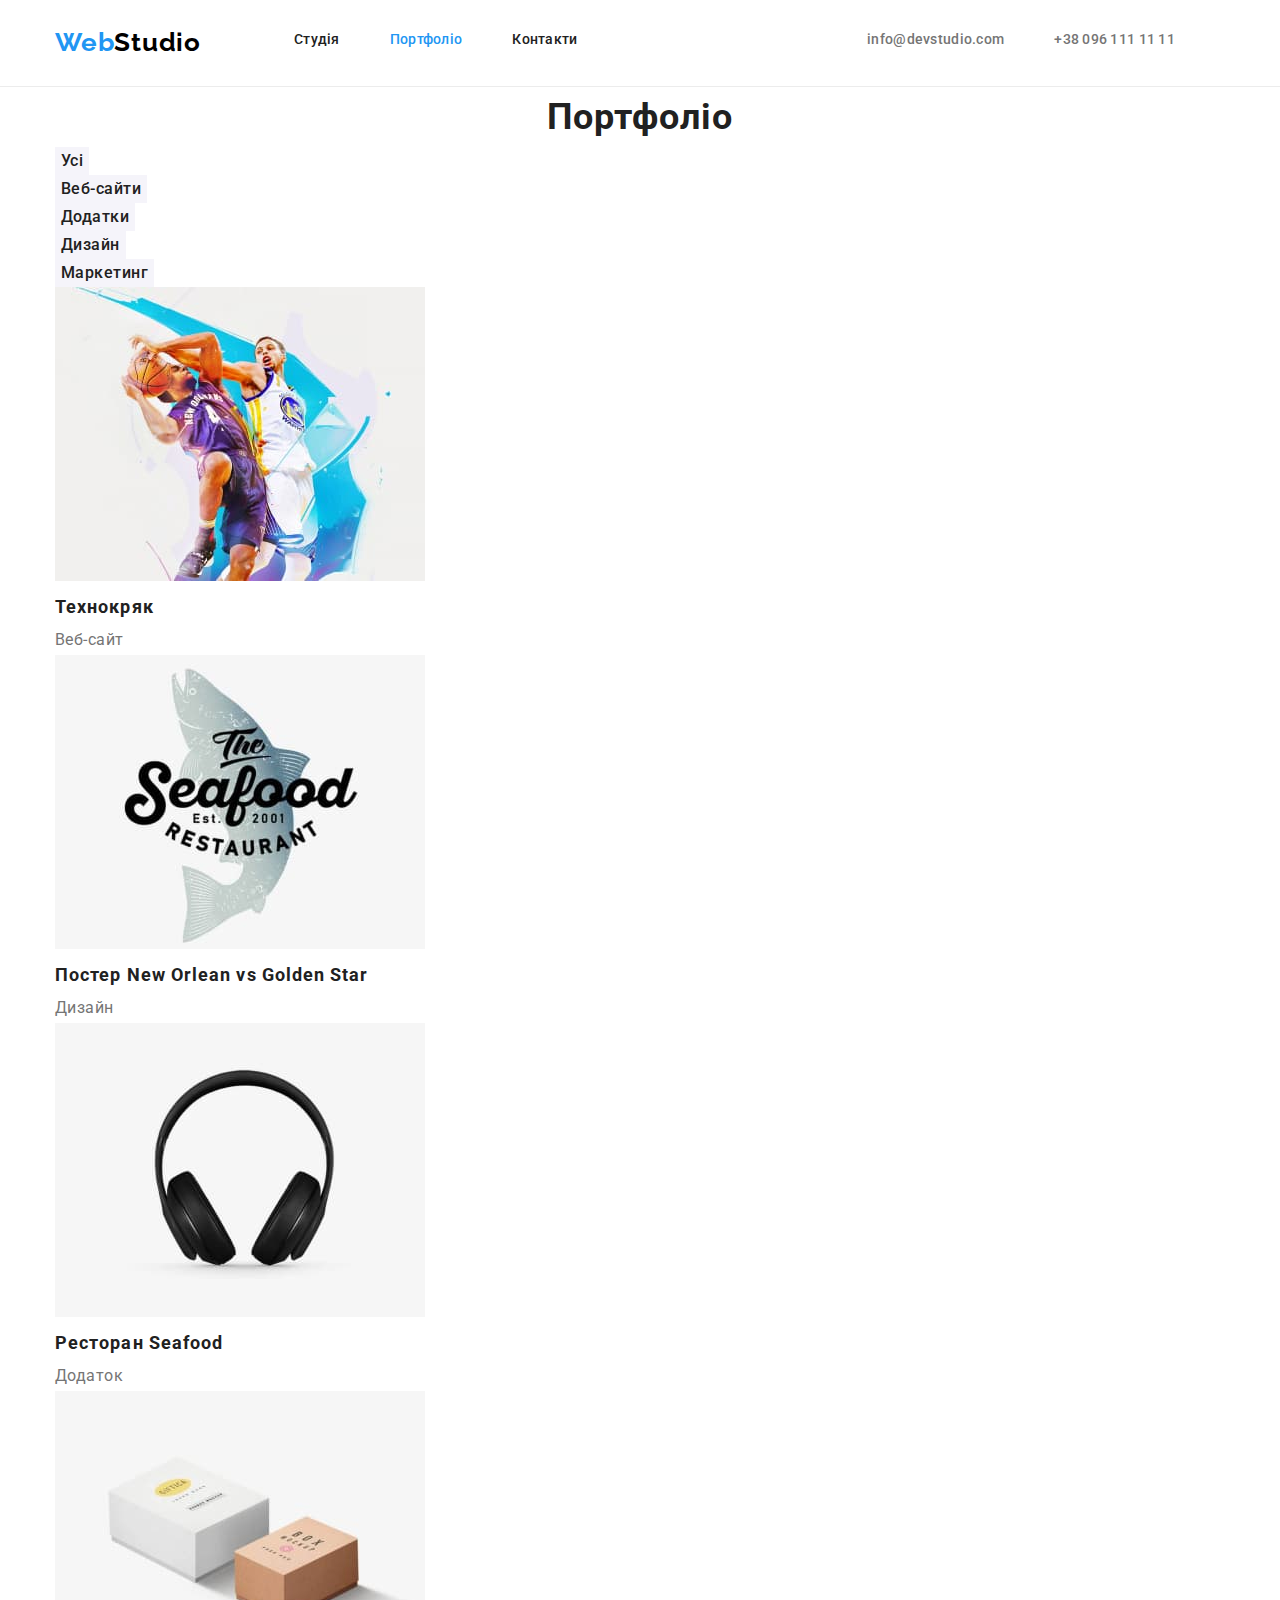
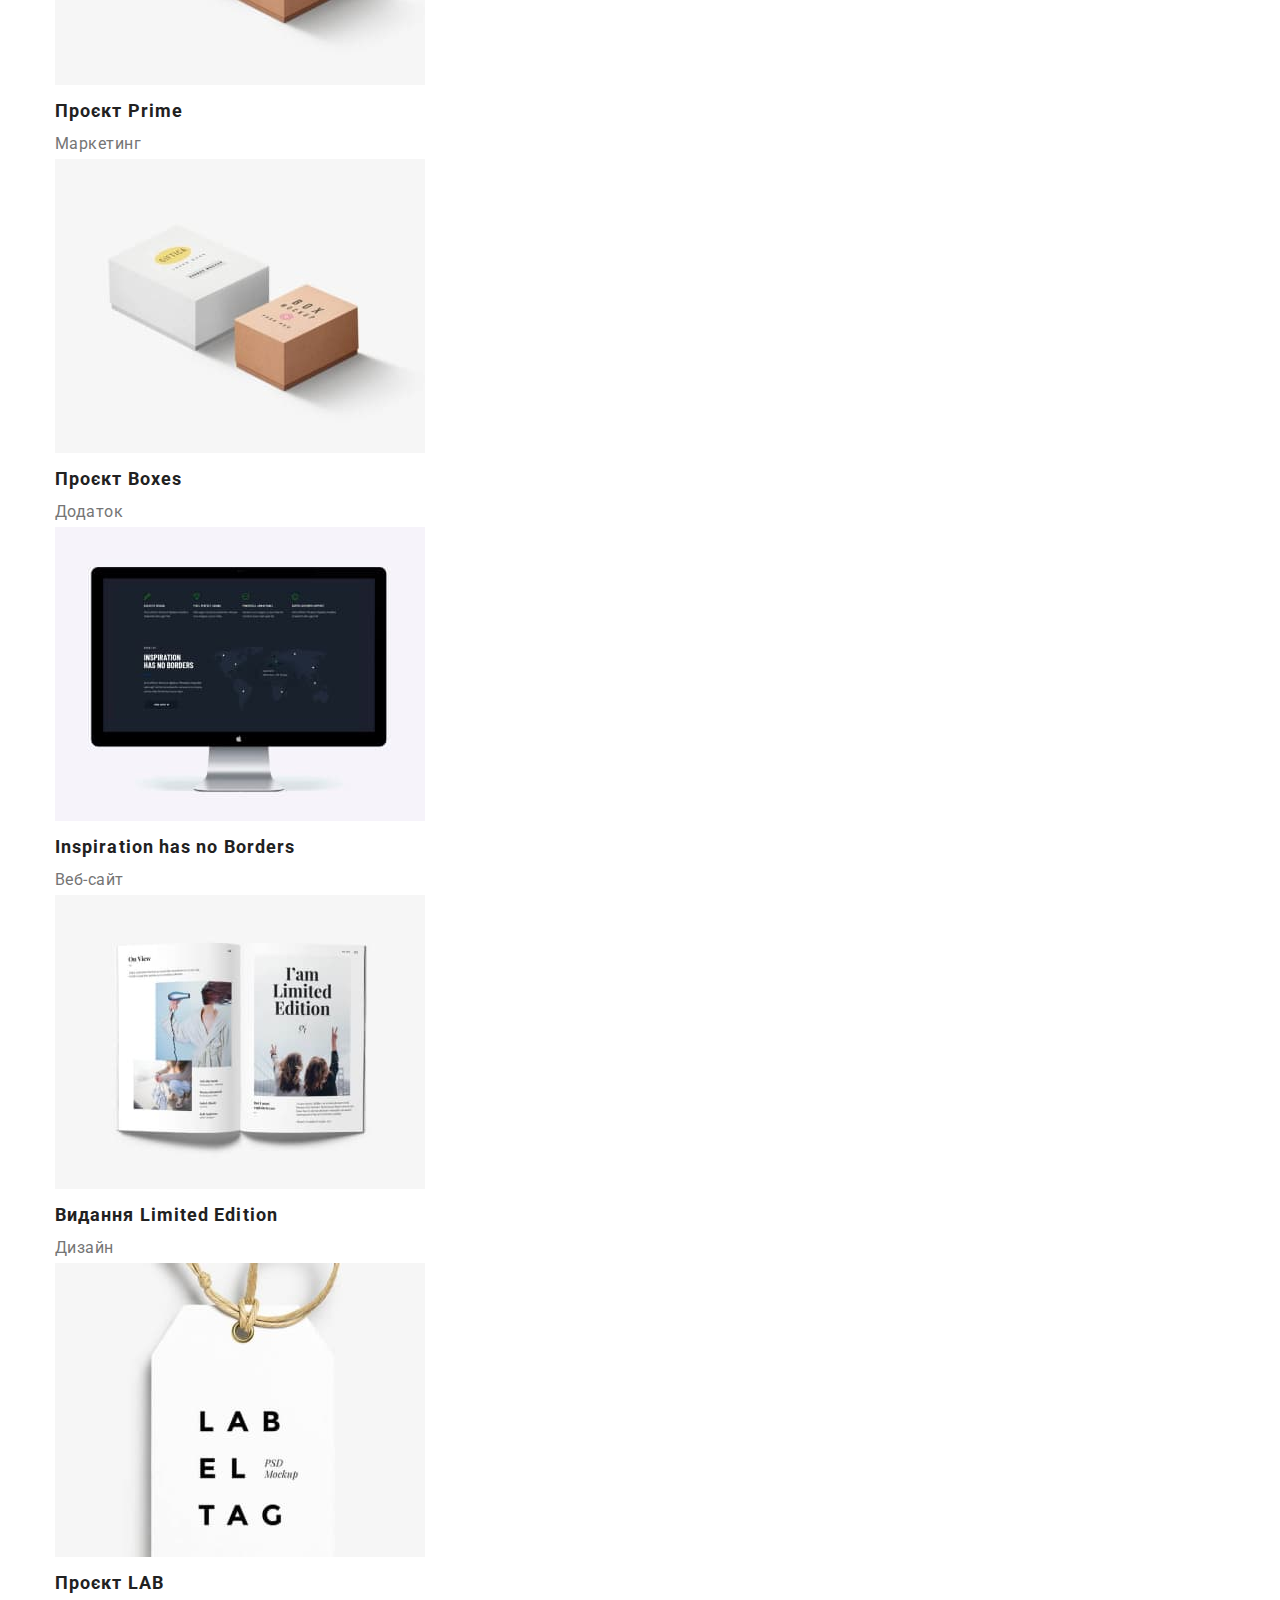
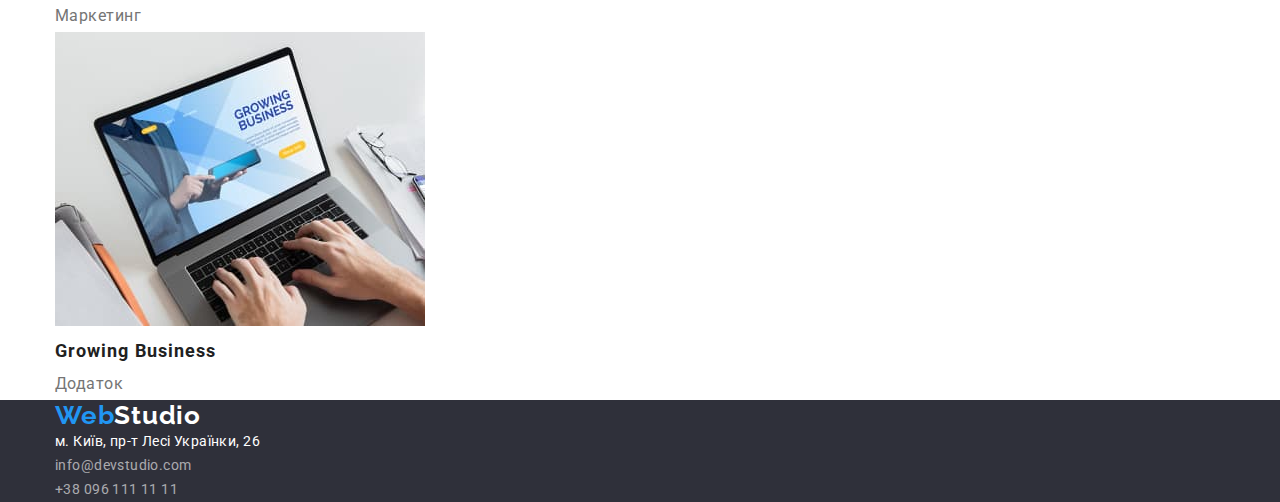
==== portfolio.html @ 76e6c745 "made header" ====
<!DOCTYPE html>
<html lang="en">
  <head>
    <meta charset="UTF-8" />
    <meta http-equiv="X-UA-Compatible" content="IE=edge" />
    <meta name="viewport" content="width=device-width, initial-scale=1.0" />
    <link rel="preconnect" href="https://fonts.googleapis.com" />
    <link rel="preconnect" href="https://fonts.gstatic.com" crossorigin />
    <link
      href="https://fonts.googleapis.com/css2?family=Raleway:wght@700&family=Roboto:wght@400;500;700;900&display=swap"
      rel="stylesheet"
    />
    <link
      rel="stylesheet"
      href="https://cdnjs.cloudflare.com/ajax/libs/modern-normalize/1.1.0/modern-normalize.min.css"
    />
    <link rel="stylesheet" href="./css/styles.css" />
    <title>Портфоліо</title>
  </head>
  <body>
    <header class="header-section">
      <div class="container flex-container">
        <a class="logo" href="./index.html"><span>Web</span>Studio</a>
        <nav>
          <ul class="site-nav list flex-container">
            <li><a class="link" href="./index.html">Студія</a></li>
            <li><a class="link current-page" href="./portfolio.html">Портфоліо</a></li>
            <li><a class="link" href="">Контакти</a></li>
          </ul>
        </nav>

        <ul class="contact-list list flex-container">
          <li><a class="link" href="mailto:info@devstudio.com">info@devstudio.com</a></li>
          <li><a class="link" href="tel:+380961111111">+38 096 111 11 11</a></li>
        </ul>
      </div>
    </header>
    <main>
      <div class="container">
        <section class="portfolio-section">
          <h1 class="section-title title">Портфоліо</h1>
          <ul class="buttons-switches list">
            <li><button class="buttons-switches-item" type="button">Усі</button></li>
            <li><button class="buttons-switches-item" type="button">Веб-сайти</button></li>
            <li><button class="buttons-switches-item" type="button">Додатки</button></li>
            <li><button class="buttons-switches-item" type="button">Дизайн</button></li>
            <li><button class="buttons-switches-item" type="button">Маркетинг</button></li>
          </ul>

          <ul class="portfolio-list list">
            <li class="portfolio-item">
              <a href="">
                <img src="./images/portfolio2.jpg" alt="Фото Ольги Рєпіноъ" width="370" />
                <h2 class="portfolio-item-name">Технокряк</h2>
                <p class="portfolio-item-description">Веб-сайт</p>
              </a>
            </li>
            <li class="portfolio-item">
              <a href="">
                <img src="./images/portfolio3.jpg" alt="Фото Миколи Тарасова" width="370" />
                <h2 class="portfolio-item-name">Постер New Orlean vs Golden Star</h2>
                <p class="portfolio-item-description">Дизайн</p>
              </a>
            </li>
            <li class="portfolio-item">
              <a href="">
                <img src="./images/portfolio4.jpg" alt="Фото Михайла Єрмакова" width="370" />
                <h2 class="portfolio-item-name">Ресторан Seafood</h2>
                <p class="portfolio-item-description">Додаток</p>
              </a>
            </li>
            <li class="portfolio-item">
              <a href="">
                <img src="./images/portfolio5.jpg" alt="Фото Ігоря Дем'яненко" width="370" />
                <h2 class="portfolio-item-name">Проєкт Prime</h2>
                <p class="portfolio-item-description">Маркетинг</p>
              </a>
            </li>
            <li class="portfolio-item">
              <a href="">
                <img src="./images/portfolio5.jpg" alt="Фото Ігоря Дем'яненко" width="370" />
                <h2 class="portfolio-item-name">Проєкт Boxes</h2>
                <p class="portfolio-item-description">Додаток</p>
              </a>
            </li>
            <li class="portfolio-item">
              <a href="">
                <img src="./images/portfolio6.jpg" alt="Фото Ольги Рєпіноъ" width="370" />
                <h2 class="portfolio-item-name" class="portfolio-item-name" lang="en">
                  Inspiration has no Borders
                </h2>
                <p class="portfolio-item-description">Веб-сайт</p>
              </a>
            </li>
            <li class="portfolio-item">
              <a href="">
                <img src="./images/portfolio7.jpg" alt="Фото Миколи Тарасова" width="370" />
                <h2 class="portfolio-item-name">Видання Limited Edition</h2>
                <p class="portfolio-item-description">Дизайн</p>
              </a>
            </li>
            <li class="portfolio-item">
              <a href="">
                <img src="./images/portfolio8.jpg" alt="Фото Михайла Єрмакова" width="370" />
                <h2 class="portfolio-item-name">Проєкт LAB</h2>
                <p class="portfolio-item-description">Маркетинг</p>
              </a>
            </li>
            <li class="portfolio-item">
              <a href="">
                <img src="./images/portfolio9.jpg" alt="Фото Михайла Єрмакова" width="370" />
                <h2 class="portfolio-item-name">Growing Business</h2>
                <p class="portfolio-item-description">Додаток</p>
              </a>
            </li>
          </ul>
        </section>
      </div>
    </main>
    <footer class="footer-section">
      <div class="container">
        <a class="logo bottom-logo" href="./index.html"><span>Web</span>Studio</a>
        <address>
          <ul class="contacts-list list">
            <li>
              <a
                class="location"
                href="https://goo.gl/maps/dQAe8nqUbJTvhjw89"
                target="_blank"
                rel="noreferrer noopener"
              >
                м. Київ, пр-т Лесі Українки, 26
              </a>
            </li>
            <li><a class="mail" href="mailto:info@devstudio.com">info@devstudio.com</a></li>
            <li><a class="tel" href="tel:+380961111111">+38 096 111 11 11</a></li>
          </ul>
        </address>
      </div>
    </footer>
  </body>
</html>
---- css/styles.css ----
:root {
  /* текст, фон, виділення */
  --hero-title-color: #ffffff;
  --primary-bg-color: #ffffff;
  --button-bg-color: #f5f4fa;
  --section-color2: #f5f4fa;
  --prymary-border-color: #ececec;
  --primary-text-color: #757575;
  --section-color: #2f303a;
  --button-color: #212121;
  --title-color: #212121;
  --logo-color: #000000;
  --accent-color: #2196f3;
}
html {
  box-sizing: border-box;
}
*,
*::after,
*::before {
  box-sizing: inherit;
}

h1,
h2,
h3,
h4,
h5,
h6,
p,
ul,
li {
  margin: 0;
  padding: 0;
  border: 0;
  outline: 0;
  font-weight: inherit;
  font-style: inherit;
  font-size: 100%;
  font-family: inherit;
  vertical-align: baseline;
}

/* common styles */

body {
  font-family: Roboto, sans-serif;
  font-size: 14px;
  color: var(--primary-text-color);
  line-height: 1.71;
  background-color: var(--primary-bg-color);
}

button {
  display: inline-block;

  font-family: inherit;
  border: none;
  text-decoration: none;
}

.container {
  width: 1200px;
  margin-left: auto;
  margin-right: auto;
  padding-left: 15px;
  padding-right: 15px;
}

.flex-container {
  display: flex;
}

.list {
  list-style: none;
}

.title {
  color: var(--title-color);
  font-weight: 700;
}

.section-title {
  font-size: 36px;
  letter-spacing: 0.03em;
  line-height: 1.67;
  text-align: center;
}

/* header */

.header-section {
  padding-top: 25px;
  padding-bottom: 25px;
  border-bottom: 1px solid var(--prymary-border-color);
}

.site-nav > li .current-page {
  color: var(--accent-color);
}

.logo {
  display: flex;
  margin-right: 93px;

  font-family: Raleway, sans-serif;
  font-size: 26px;
  font-weight: 700;
  letter-spacing: 0.03em;
  color: var(--logo-color);
  line-height: 1.38;
  text-decoration: none;
}

.logo span {
  color: var(--accent-color);
}

.header-section .link {
  display: block;
  padding-bottom: 7px;
  padding-top: 7px;

  font-weight: 500;
  line-height: 1.14;
  letter-spacing: 0.02em;
  text-decoration: none;
}

.header-section .link:hover,
.header-section .link:focus {
  color: var(--accent-color);
}

.site-nav .link {
  color: var(--title-color);
}

.site-nav .link:not(last-child),
.contact-list .link:not(last-child) {
  margin-right: 50px;
}

.contact-list {
  margin-left: auto;
}

.contact-list .link {
  color: var(--primary-text-color);
}

/* hero-section */

.hero-title {
  color: var(--hero-title-color);
  font-weight: 900;
  font-size: 44px;
  line-height: 1.36;
  text-align: center;
  text-transform: uppercase;
  letter-spacing: 0.06em;
}

.hero-section,
.footer-section {
  background-color: var(--section-color);
}

.hero-button {
  background-color: var(--accent-color);
  color: var(--hero-title-color);
  font-weight: 700;
  font-size: 16px;
  line-height: 1.88;
  letter-spacing: 0.06em;
}

/* advantages-section */

.advantages-item {
  font-size: 14px;
  letter-spacing: 0.03em;
  line-height: 1.14;
  text-transform: uppercase;
}

.advantages-list p {
  letter-spacing: 0.03em;
}

/* team-section */

.team-section {
  background-color: var(--section-color2);
}

.team-item > h3,
.team-item > p {
  font-size: 16px;
  letter-spacing: 0.03em;
  line-height: 1.19;
  text-align: center;
}

.team-item > h3 {
  color: var(--title-color);
  font-weight: 500;
}

/* footer */

.bottom-logo {
  color: var(--hero-title-color);
  line-height: 1.19;
}

.contacts-list a {
  font-style: normal;
  letter-spacing: 0.03em;
  line-height: 1.71;
  text-decoration: none;
}

.location {
  color: var(--hero-title-color);
}

.mail,
.tel {
  color: rgba(255, 255, 255, 0.6);
}

/* portfolio-page */
/* portfolio-section */

.buttons-switches .buttons-switches-item {
  font-weight: 500;
  font-size: 16px;
  letter-spacing: 0.03em;
  line-height: 1.63;
  text-align: center;
  color: var(--button-color);
  background-color: var(--button-bg-color);
  cursor: pointer;
}

.buttons-switches .buttons-switches-item:hover,
.buttons-switches .buttons-switches-item:focus {
  color: var(--hero-title-color);
  background-color: var(--accent-color);
}

.portfolio-item > a {
  text-decoration: none;
}

.portfolio-item .portfolio-item-name {
  font-weight: 700;
  font-size: 18px;
  line-height: 2;
  letter-spacing: 0.06em;
  color: var(--title-color);
}

.portfolio-item .portfolio-item-description {
  font-size: 16px;
  letter-spacing: 0.03em;
  line-height: 1.88;
  color: var(--primary-text-color);
}
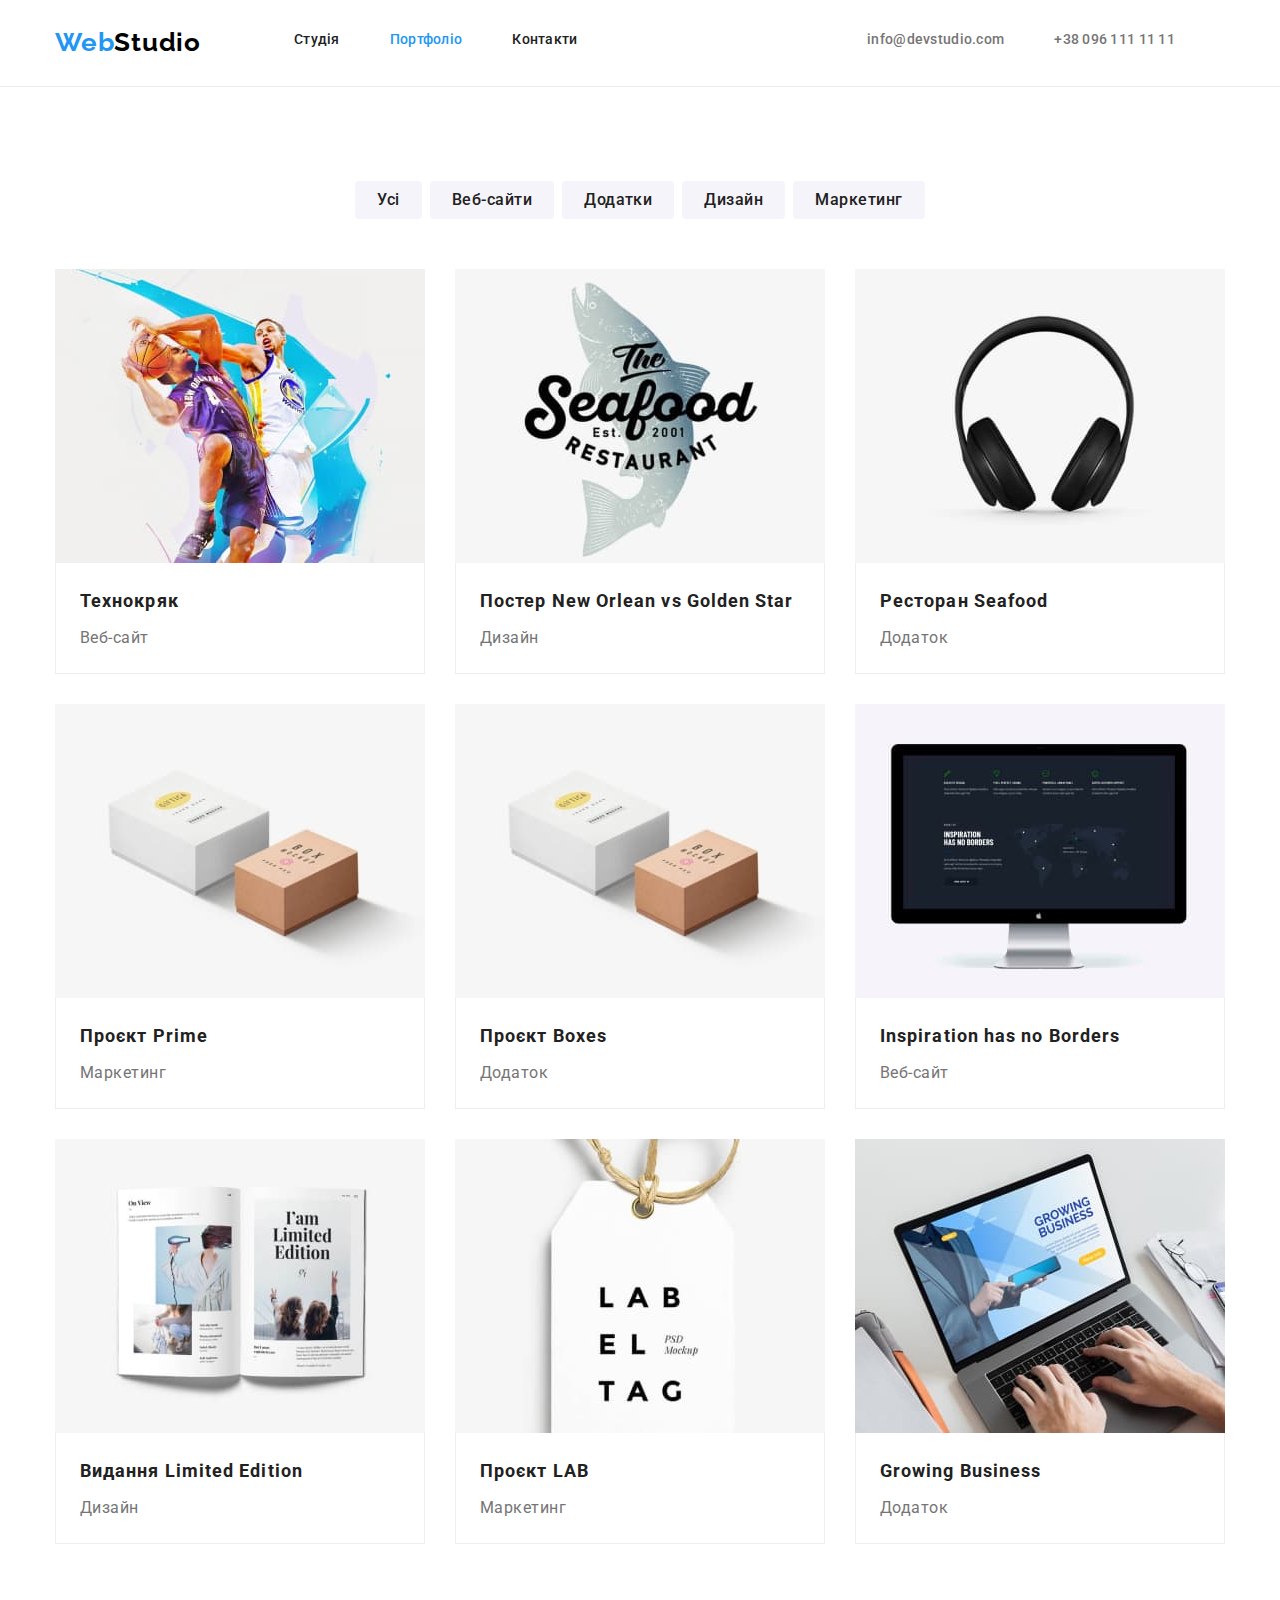
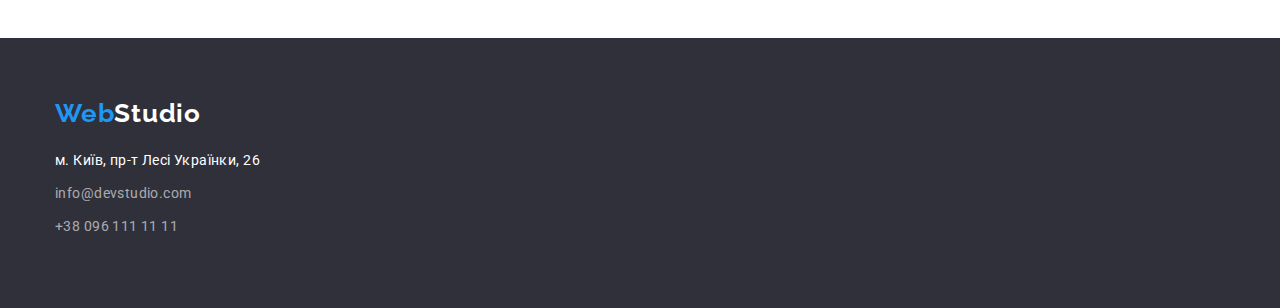
==== commit a6456c75: "hw done" ====
--- a/portfolio.html
+++ b/portfolio.html
@@ -38,7 +38,7 @@
     <main>
       <div class="container">
         <section class="portfolio-section">
-          <h1 class="section-title title">Портфоліо</h1>
+          <h1 class="section-title title hidden">Портфоліо</h1>
           <ul class="buttons-switches list">
             <li><button class="buttons-switches-item" type="button">Усі</button></li>
             <li><button class="buttons-switches-item" type="button">Веб-сайти</button></li>
@@ -51,66 +51,84 @@
             <li class="portfolio-item">
               <a href="">
                 <img src="./images/portfolio2.jpg" alt="Фото Ольги Рєпіноъ" width="370" />
-                <h2 class="portfolio-item-name">Технокряк</h2>
-                <p class="portfolio-item-description">Веб-сайт</p>
+                <div class="portfolio-item-block">
+                  <h2 class="portfolio-item-name">Технокряк</h2>
+                  <p class="portfolio-item-description">Веб-сайт</p>
+                </div>
               </a>
             </li>
             <li class="portfolio-item">
               <a href="">
                 <img src="./images/portfolio3.jpg" alt="Фото Миколи Тарасова" width="370" />
-                <h2 class="portfolio-item-name">Постер New Orlean vs Golden Star</h2>
-                <p class="portfolio-item-description">Дизайн</p>
+                <div class="portfolio-item-block">
+                  <h2 class="portfolio-item-name">Постер New Orlean vs Golden Star</h2>
+                  <p class="portfolio-item-description">Дизайн</p>
+                </div>
               </a>
             </li>
             <li class="portfolio-item">
               <a href="">
                 <img src="./images/portfolio4.jpg" alt="Фото Михайла Єрмакова" width="370" />
-                <h2 class="portfolio-item-name">Ресторан Seafood</h2>
-                <p class="portfolio-item-description">Додаток</p>
+                <div class="portfolio-item-block">
+                  <h2 class="portfolio-item-name">Ресторан Seafood</h2>
+                  <p class="portfolio-item-description">Додаток</p>
+                </div>
               </a>
             </li>
             <li class="portfolio-item">
               <a href="">
                 <img src="./images/portfolio5.jpg" alt="Фото Ігоря Дем'яненко" width="370" />
-                <h2 class="portfolio-item-name">Проєкт Prime</h2>
-                <p class="portfolio-item-description">Маркетинг</p>
+                <div class="portfolio-item-block">
+                  <h2 class="portfolio-item-name">Проєкт Prime</h2>
+                  <p class="portfolio-item-description">Маркетинг</p>
+                </div>
               </a>
             </li>
             <li class="portfolio-item">
               <a href="">
                 <img src="./images/portfolio5.jpg" alt="Фото Ігоря Дем'яненко" width="370" />
-                <h2 class="portfolio-item-name">Проєкт Boxes</h2>
-                <p class="portfolio-item-description">Додаток</p>
+                <div class="portfolio-item-block">
+                  <h2 class="portfolio-item-name">Проєкт Boxes</h2>
+                  <p class="portfolio-item-description">Додаток</p>
+                </div>
               </a>
             </li>
             <li class="portfolio-item">
               <a href="">
                 <img src="./images/portfolio6.jpg" alt="Фото Ольги Рєпіноъ" width="370" />
-                <h2 class="portfolio-item-name" class="portfolio-item-name" lang="en">
-                  Inspiration has no Borders
-                </h2>
-                <p class="portfolio-item-description">Веб-сайт</p>
+                <div class="portfolio-item-block">
+                  <h2 class="portfolio-item-name" class="portfolio-item-name" lang="en">
+                    Inspiration has no Borders
+                  </h2>
+                  <p class="portfolio-item-description">Веб-сайт</p>
+                </div>
               </a>
             </li>
             <li class="portfolio-item">
               <a href="">
                 <img src="./images/portfolio7.jpg" alt="Фото Миколи Тарасова" width="370" />
-                <h2 class="portfolio-item-name">Видання Limited Edition</h2>
-                <p class="portfolio-item-description">Дизайн</p>
+                <div class="portfolio-item-block">
+                  <h2 class="portfolio-item-name">Видання Limited Edition</h2>
+                  <p class="portfolio-item-description">Дизайн</p>
+                </div>
               </a>
             </li>
             <li class="portfolio-item">
               <a href="">
                 <img src="./images/portfolio8.jpg" alt="Фото Михайла Єрмакова" width="370" />
-                <h2 class="portfolio-item-name">Проєкт LAB</h2>
-                <p class="portfolio-item-description">Маркетинг</p>
+                <div class="portfolio-item-block">
+                  <h2 class="portfolio-item-name">Проєкт LAB</h2>
+                  <p class="portfolio-item-description">Маркетинг</p>
+                </div>
               </a>
             </li>
             <li class="portfolio-item">
               <a href="">
                 <img src="./images/portfolio9.jpg" alt="Фото Михайла Єрмакова" width="370" />
-                <h2 class="portfolio-item-name">Growing Business</h2>
-                <p class="portfolio-item-description">Додаток</p>
+                <div class="portfolio-item-block">
+                  <h2 class="portfolio-item-name">Growing Business</h2>
+                  <p class="portfolio-item-description">Додаток</p>
+                </div>
               </a>
             </li>
           </ul>
--- a/css/styles.css
+++ b/css/styles.css
@@ -44,6 +44,7 @@
 /* common styles */
 
 body {
+  overflow-x: hidden;
   font-family: Roboto, sans-serif;
   font-size: 14px;
   color: var(--primary-text-color);
@@ -67,6 +68,24 @@
   padding-right: 15px;
 }
 
+.advantages-section,
+.tech-section,
+.team-section,
+.portfolio-section {
+  padding-bottom: 94px;
+}
+
+.team-section,
+.advantages-section,
+.portfolio-section {
+  padding-top: 94px;
+}
+
+.hidden {
+  margin-top: -60px;
+  opacity: 0;
+}
+
 .flex-container {
   display: flex;
 }
@@ -151,12 +170,24 @@
 
 /* hero-section */
 
+.hero-section {
+  display: flex;
+  flex-direction: column;
+  align-items: center;
+
+  margin-left: -50%;
+  margin-right: -50%;
+  padding-top: 200px;
+  padding-bottom: 200px;
+}
+
 .hero-title {
+  margin-bottom: 30px;
+  text-align: center;
   color: var(--hero-title-color);
   font-weight: 900;
   font-size: 44px;
   line-height: 1.36;
-  text-align: center;
   text-transform: uppercase;
   letter-spacing: 0.06em;
 }
@@ -167,6 +198,12 @@
 }
 
 .hero-button {
+  padding-right: 32px;
+  padding-left: 32px;
+  padding-top: 10px;
+  padding-bottom: 10px;
+
+  cursor: pointer;
   background-color: var(--accent-color);
   color: var(--hero-title-color);
   font-weight: 700;
@@ -177,7 +214,13 @@
 
 /* advantages-section */
 
-.advantages-item {
+.advantages-list {
+  display: flex;
+  gap: 30px;
+}
+
+.advantages-item .title {
+  margin-bottom: 10px;
   font-size: 14px;
   letter-spacing: 0.03em;
   line-height: 1.14;
@@ -188,30 +231,82 @@
   letter-spacing: 0.03em;
 }
 
+/* tech-section */
+.tech-section .title,
+.team-section .title {
+  margin-bottom: 50px;
+}
+
+.tech-section .list {
+  display: flex;
+  flex-direction: row;
+  gap: 30px;
+}
+
+.tech-section .list-item {
+  display: block;
+}
+
 /* team-section */
 
 .team-section {
+  margin-left: -50%;
+  margin-right: -50%;
+
   background-color: var(--section-color2);
 }
 
-.team-item > h3,
-.team-item > p {
+.team-section .list {
+  display: flex;
+  flex-direction: row;
+  align-items: center;
+  justify-content: center;
+  gap: 30px;
+}
+
+.description {
+  padding-top: 30px;
+  padding-bottom: 30px;
+  box-shadow: 0px 1px 3px rgba(0, 0, 0, 0.12), 0px 1px 1px rgba(0, 0, 0, 0.14),
+    0px 2px 1px rgba(0, 0, 0, 0.2);
+  border-radius: 0px 0px 4px 4px;
+}
+
+.team-item img {
+  display: block;
+}
+
+.team-item h3,
+.team-item p {
   font-size: 16px;
   letter-spacing: 0.03em;
   line-height: 1.19;
   text-align: center;
 }
 
-.team-item > h3 {
+.team-item h3 {
+  margin-bottom: 10px;
   color: var(--title-color);
   font-weight: 500;
 }
 
 /* footer */
 
+.footer-section {
+  padding-top: 60px;
+  padding-bottom: 60px;
+}
+
 .bottom-logo {
+  display: block;
+  margin-bottom: 20px;
+
   color: var(--hero-title-color);
   line-height: 1.19;
+}
+
+.contacts-list li:not(last-child) {
+  margin-bottom: 9px;
 }
 
 .contacts-list a {
@@ -232,8 +327,20 @@
 
 /* portfolio-page */
 /* portfolio-section */
+.buttons-switches {
+  display: flex;
+  justify-content: center;
+  gap: 8px;
+  margin-bottom: 50px;
+}
 
 .buttons-switches .buttons-switches-item {
+  padding-top: 6px;
+  padding-bottom: 6px;
+  padding-right: 22px;
+  padding-left: 22px;
+  border-radius: 4px;
+
   font-weight: 500;
   font-size: 16px;
   letter-spacing: 0.03em;
@@ -250,11 +357,31 @@
   background-color: var(--accent-color);
 }
 
+.portfolio-list {
+  display: flex;
+  flex-wrap: wrap;
+  gap: 30px;
+}
+
 .portfolio-item > a {
   text-decoration: none;
 }
 
+.portfolio-item img {
+  display: block;
+}
+
+.portfolio-item-block {
+  padding-top: 20px;
+  padding-bottom: 20px;
+  padding-right: 24px;
+  padding-left: 24px;
+  border: 1px solid #eeeeee;
+  border-top: none;
+}
+
 .portfolio-item .portfolio-item-name {
+  margin-bottom: 4px;
   font-weight: 700;
   font-size: 18px;
   line-height: 2;
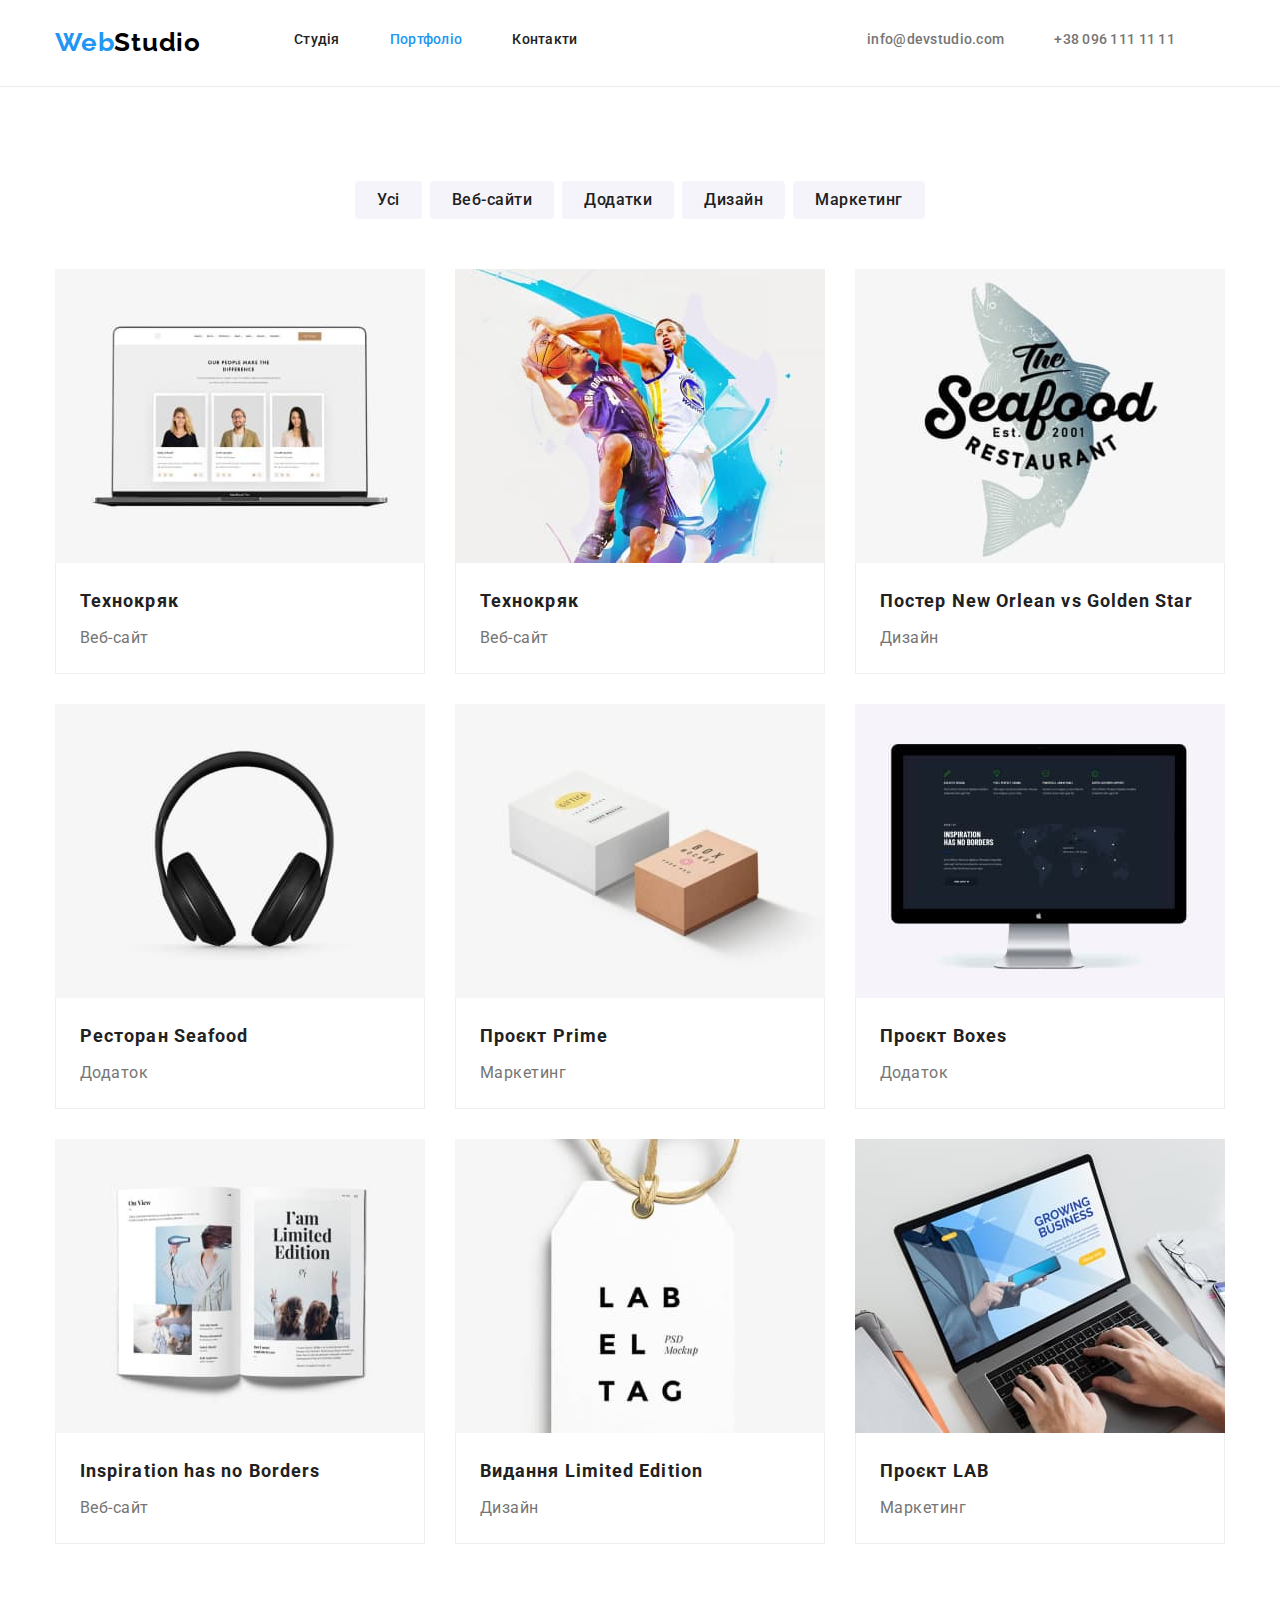
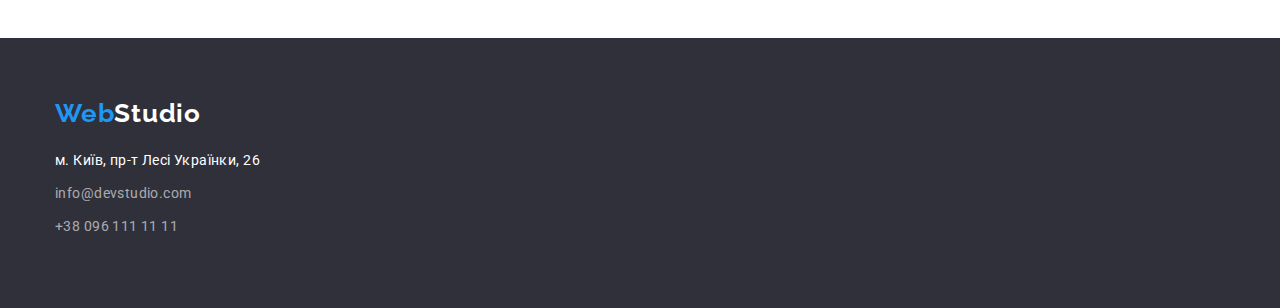
==== commit 07d1b9d6: "change img" ====
--- a/portfolio.html
+++ b/portfolio.html
@@ -50,6 +50,15 @@
           <ul class="portfolio-list list">
             <li class="portfolio-item">
               <a href="">
+                <img src="./images/portfolio1.jpg" alt="Фото Ольги Рєпіноъ" width="370" />
+                <div class="portfolio-item-block">
+                  <h2 class="portfolio-item-name">Технокряк</h2>
+                  <p class="portfolio-item-description">Веб-сайт</p>
+                </div>
+              </a>
+            </li>
+            <li class="portfolio-item">
+              <a href="">
                 <img src="./images/portfolio2.jpg" alt="Фото Ольги Рєпіноъ" width="370" />
                 <div class="portfolio-item-block">
                   <h2 class="portfolio-item-name">Технокряк</h2>
@@ -86,7 +95,7 @@
             </li>
             <li class="portfolio-item">
               <a href="">
-                <img src="./images/portfolio5.jpg" alt="Фото Ігоря Дем'яненко" width="370" />
+                <img src="./images/portfolio6.jpg" alt="Фото Ігоря Дем'яненко" width="370" />
                 <div class="portfolio-item-block">
                   <h2 class="portfolio-item-name">Проєкт Boxes</h2>
                   <p class="portfolio-item-description">Додаток</p>
@@ -95,7 +104,7 @@
             </li>
             <li class="portfolio-item">
               <a href="">
-                <img src="./images/portfolio6.jpg" alt="Фото Ольги Рєпіноъ" width="370" />
+                <img src="./images/portfolio7.jpg" alt="Фото Ольги Рєпіноъ" width="370" />
                 <div class="portfolio-item-block">
                   <h2 class="portfolio-item-name" class="portfolio-item-name" lang="en">
                     Inspiration has no Borders
@@ -106,7 +115,7 @@
             </li>
             <li class="portfolio-item">
               <a href="">
-                <img src="./images/portfolio7.jpg" alt="Фото Миколи Тарасова" width="370" />
+                <img src="./images/portfolio8.jpg" alt="Фото Миколи Тарасова" width="370" />
                 <div class="portfolio-item-block">
                   <h2 class="portfolio-item-name">Видання Limited Edition</h2>
                   <p class="portfolio-item-description">Дизайн</p>
@@ -115,19 +124,10 @@
             </li>
             <li class="portfolio-item">
               <a href="">
-                <img src="./images/portfolio8.jpg" alt="Фото Михайла Єрмакова" width="370" />
+                <img src="./images/portfolio9.jpg" alt="Фото Михайла Єрмакова" width="370" />
                 <div class="portfolio-item-block">
                   <h2 class="portfolio-item-name">Проєкт LAB</h2>
                   <p class="portfolio-item-description">Маркетинг</p>
-                </div>
-              </a>
-            </li>
-            <li class="portfolio-item">
-              <a href="">
-                <img src="./images/portfolio9.jpg" alt="Фото Михайла Єрмакова" width="370" />
-                <div class="portfolio-item-block">
-                  <h2 class="portfolio-item-name">Growing Business</h2>
-                  <p class="portfolio-item-description">Додаток</p>
                 </div>
               </a>
             </li>
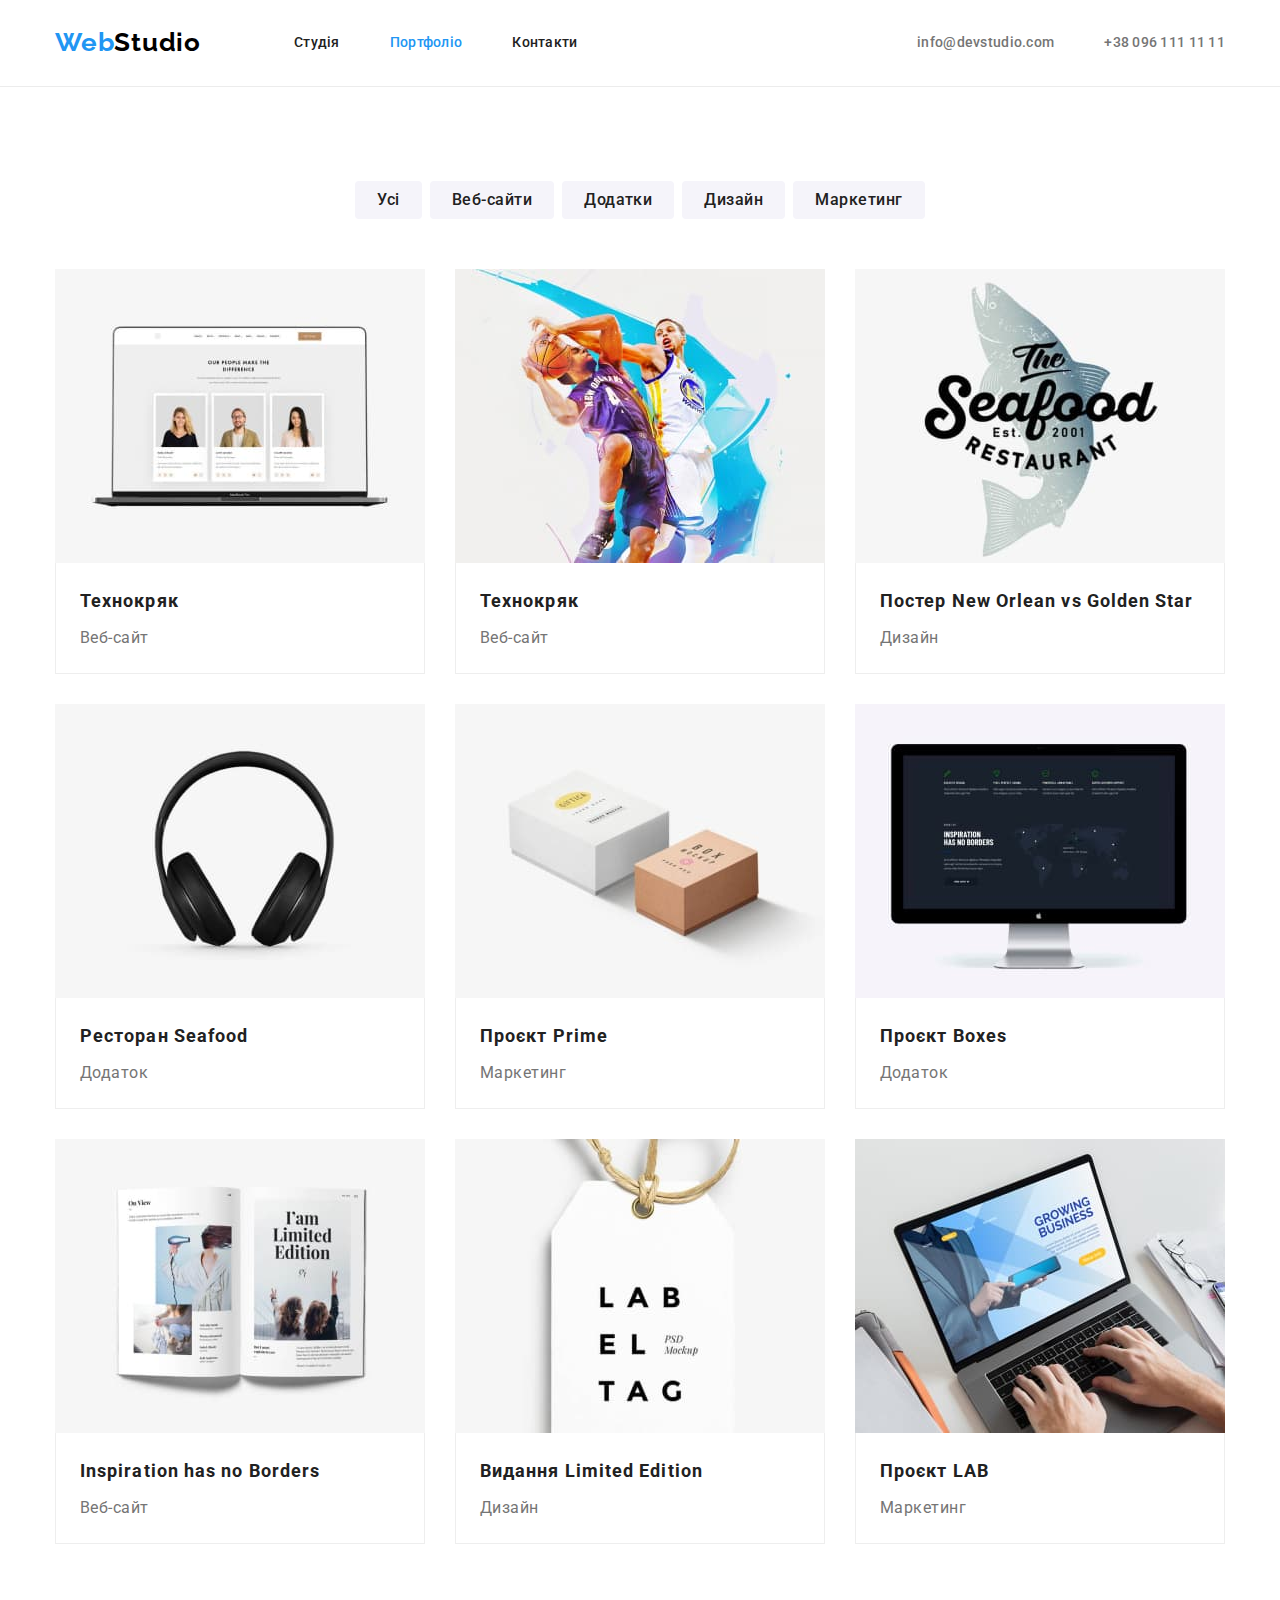
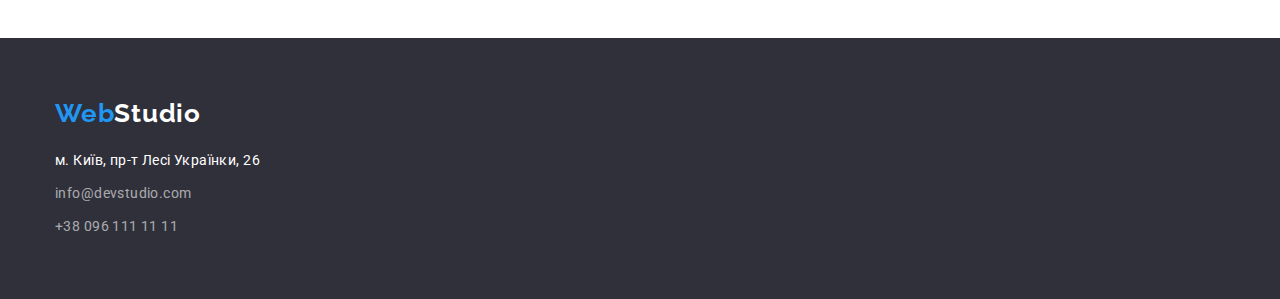
==== commit ca6fde44: "bug fixing" ====
--- a/portfolio.html
+++ b/portfolio.html
@@ -38,7 +38,7 @@
     <main>
       <div class="container">
         <section class="portfolio-section">
-          <h1 class="section-title title hidden">Портфоліо</h1>
+          <h1 class="section-title title visually-hidden">Портфоліо</h1>
           <ul class="buttons-switches list">
             <li><button class="buttons-switches-item" type="button">Усі</button></li>
             <li><button class="buttons-switches-item" type="button">Веб-сайти</button></li>
--- a/css/styles.css
+++ b/css/styles.css
@@ -28,23 +28,16 @@
 h5,
 h6,
 p,
-ul,
-li {
+ul {
   margin: 0;
   padding: 0;
   border: 0;
   outline: 0;
-  font-weight: inherit;
-  font-style: inherit;
-  font-size: 100%;
-  font-family: inherit;
-  vertical-align: baseline;
 }
 
 /* common styles */
 
 body {
-  overflow-x: hidden;
   font-family: Roboto, sans-serif;
   font-size: 14px;
   color: var(--primary-text-color);
@@ -58,6 +51,19 @@
   font-family: inherit;
   border: none;
   text-decoration: none;
+}
+
+.visually-hidden {
+  position: absolute;
+  width: 1px;
+  height: 1px;
+  margin: -1px;
+  border: 0;
+  padding: 0;
+  white-space: nowrap;
+  clip-path: inset(100%);
+  clip: rect(0 0 0 0);
+  overflow: hidden;
 }
 
 .container {
@@ -81,13 +87,9 @@
   padding-top: 94px;
 }
 
-.hidden {
-  margin-top: -60px;
-  opacity: 0;
-}
-
 .flex-container {
   display: flex;
+  align-items: center;
 }
 
 .list {
@@ -104,6 +106,12 @@
   letter-spacing: 0.03em;
   line-height: 1.67;
   text-align: center;
+}
+
+.contact-list {
+  display: flex;
+  align-items: center;
+  gap: 50px;
 }
 
 /* header */
@@ -118,6 +126,12 @@
   color: var(--accent-color);
 }
 
+.site-nav {
+  display: flex;
+  align-items: center;
+  gap: 50px;
+}
+
 .logo {
   display: flex;
   margin-right: 93px;
@@ -137,8 +151,6 @@
 
 .header-section .link {
   display: block;
-  padding-bottom: 7px;
-  padding-top: 7px;
 
   font-weight: 500;
   line-height: 1.14;
@@ -155,11 +167,6 @@
   color: var(--title-color);
 }
 
-.site-nav .link:not(last-child),
-.contact-list .link:not(last-child) {
-  margin-right: 50px;
-}
-
 .contact-list {
   margin-left: auto;
 }
@@ -171,12 +178,7 @@
 /* hero-section */
 
 .hero-section {
-  display: flex;
-  flex-direction: column;
-  align-items: center;
-
-  margin-left: -50%;
-  margin-right: -50%;
+  text-align: center;
   padding-top: 200px;
   padding-bottom: 200px;
 }
@@ -210,6 +212,8 @@
   font-size: 16px;
   line-height: 1.88;
   letter-spacing: 0.06em;
+  box-shadow: 0px 4px 4px rgba(0, 0, 0, 0.15);
+  border-radius: 4px;
 }
 
 /* advantages-section */
@@ -250,17 +254,11 @@
 /* team-section */
 
 .team-section {
-  margin-left: -50%;
-  margin-right: -50%;
-
   background-color: var(--section-color2);
 }
 
 .team-section .list {
   display: flex;
-  flex-direction: row;
-  align-items: center;
-  justify-content: center;
   gap: 30px;
 }
 
@@ -300,12 +298,13 @@
 .bottom-logo {
   display: block;
   margin-bottom: 20px;
+  margin-right: 0;
 
   color: var(--hero-title-color);
   line-height: 1.19;
 }
 
-.contacts-list li:not(last-child) {
+.contacts-list li:not(:last-child) {
   margin-bottom: 9px;
 }
 
